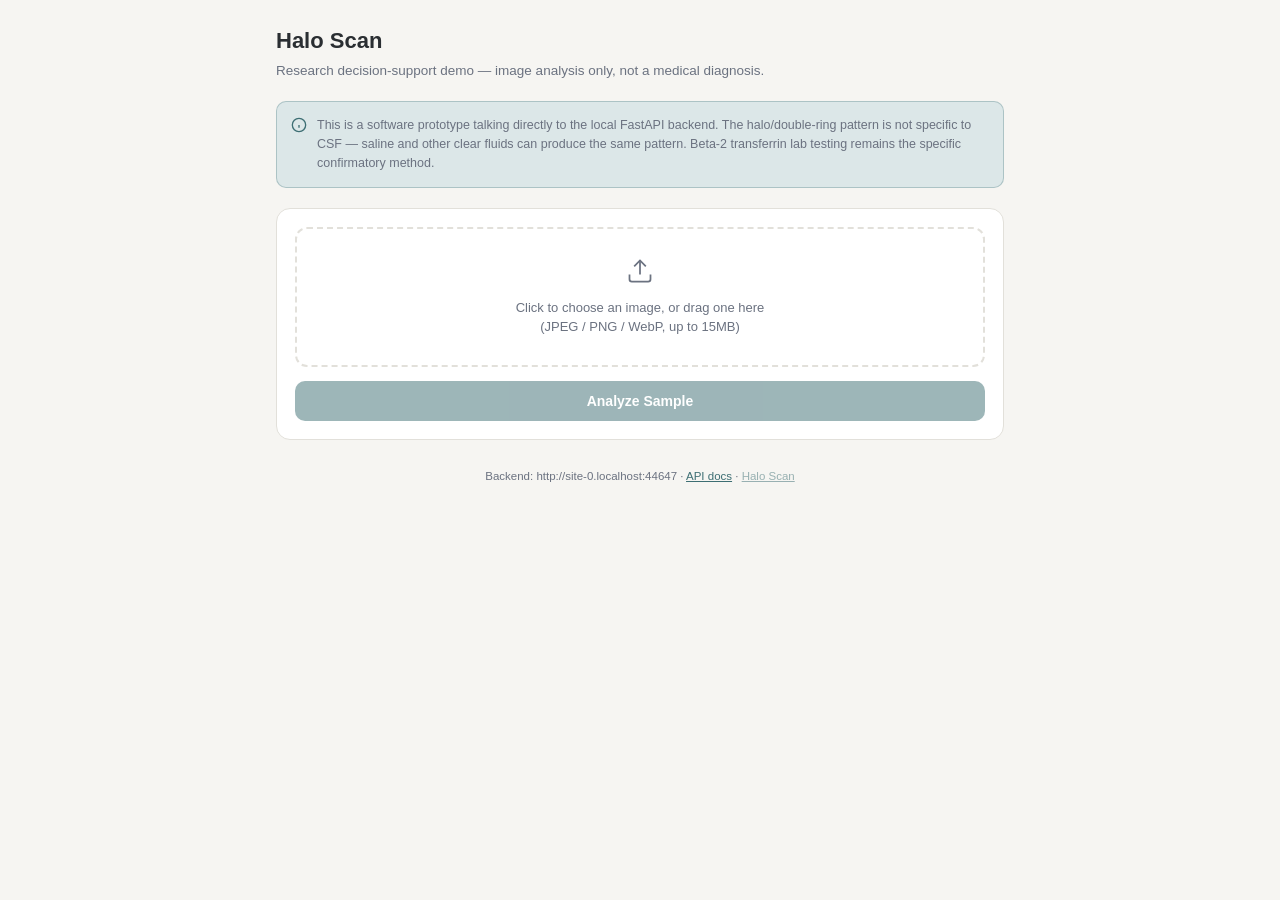
==== web_demo/index.html @ 0a1bd6b1 "Add a lightweight web demo frontend served by the backend Flutter still can't run here (no SDK), so " ====
<!doctype html>
<html lang="en">
<head>
<meta charset="utf-8" />
<meta name="viewport" content="width=device-width, initial-scale=1" />
<title>Halo Scan — Demo</title>
<style>
  :root {
    --bg: #f6f5f2;
    --surface: #ffffff;
    --surface-muted: #eeede8;
    --text: #2a2e32;
    --text-secondary: #6b7280;
    --accent: #3d6e73;
    --accent-soft: #dce7e8;
    --warning: #b98900;
    --danger: #a23b3b;
    --success: #3f7a5e;
    --divider: #e2e0da;
  }
  @media (prefers-color-scheme: dark) {
    :root:not([data-theme="light"]) {
      --bg: #15171a;
      --surface: #1e2124;
      --surface-muted: #23262a;
      --text: #e8e8e6;
      --text-secondary: #9aa0a6;
      --accent: #5a9aa0;
      --accent-soft: #223235;
      --divider: #2d3135;
    }
  }
  * { box-sizing: border-box; }
  body {
    margin: 0;
    background: var(--bg);
    color: var(--text);
    font-family: -apple-system, BlinkMacSystemFont, "Segoe UI", Roboto, sans-serif;
    line-height: 1.5;
  }
  .wrap { max-width: 760px; margin: 0 auto; padding: 24px 16px 64px; }
  header { margin-bottom: 20px; }
  h1 { font-size: 22px; font-weight: 700; margin: 0 0 4px; }
  .subtitle { color: var(--text-secondary); font-size: 13.5px; }

  .banner {
    background: var(--accent-soft);
    border: 1px solid color-mix(in srgb, var(--accent) 30%, transparent);
    border-radius: 10px;
    padding: 14px;
    font-size: 12.5px;
    color: var(--text-secondary);
    margin-bottom: 20px;
    display: flex;
    gap: 10px;
    align-items: flex-start;
  }
  .banner svg { flex: none; margin-top: 1px; color: var(--accent); }

  .card {
    background: var(--surface);
    border: 1px solid var(--divider);
    border-radius: 14px;
    padding: 18px;
    margin-bottom: 16px;
  }

  .dropzone {
    border: 2px dashed var(--divider);
    border-radius: 12px;
    padding: 28px 16px;
    text-align: center;
    cursor: pointer;
    transition: border-color 0.15s;
  }
  .dropzone.drag { border-color: var(--accent); background: var(--accent-soft); }
  .dropzone p { margin: 6px 0 0; color: var(--text-secondary); font-size: 13px; }
  .dropzone input { display: none; }

  #preview { max-width: 100%; border-radius: 10px; margin-top: 14px; display: none; }

  button.primary {
    background: var(--accent);
    color: #fff;
    border: none;
    padding: 12px 20px;
    border-radius: 10px;
    font-size: 14px;
    font-weight: 600;
    cursor: pointer;
    margin-top: 14px;
    width: 100%;
  }
  button.primary:disabled { opacity: 0.5; cursor: not-allowed; }
  button.primary:not(:disabled):hover { filter: brightness(1.05); }

  .badge {
    display: inline-block;
    padding: 4px 10px;
    border-radius: 20px;
    font-size: 12px;
    font-weight: 600;
  }
  .badge.good { background: color-mix(in srgb, var(--success) 15%, transparent); color: var(--success); }
  .badge.acceptable { background: color-mix(in srgb, var(--warning) 15%, transparent); color: var(--warning); }
  .badge.poor { background: color-mix(in srgb, var(--danger) 15%, transparent); color: var(--danger); }
  .badge.uncertain { background: color-mix(in srgb, var(--warning) 15%, transparent); color: var(--warning); }

  .status-chip {
    display: inline-block;
    padding: 8px 14px;
    border-radius: 10px;
    font-weight: 700;
    letter-spacing: 0.3px;
    font-size: 13px;
    margin-bottom: 16px;
  }
  .status-chip.ok { background: color-mix(in srgb, var(--success) 12%, transparent); color: var(--success); }
  .status-chip.warn { background: color-mix(in srgb, var(--warning) 12%, transparent); color: var(--warning); }
  .status-chip.bad { background: color-mix(in srgb, var(--danger) 12%, transparent); color: var(--danger); }

  .label-row { display: flex; justify-content: space-between; align-items: baseline; margin-bottom: 2px; }
  .classification-label { font-size: 26px; font-weight: 700; }
  .confidence { color: var(--text-secondary); font-size: 13px; }

  table { width: 100%; border-collapse: collapse; font-size: 13px; margin-top: 6px; }
  table td { padding: 5px 0; border-bottom: 1px solid var(--divider); }
  table td:last-child { text-align: right; font-weight: 600; }

  .viz-grid { display: grid; grid-template-columns: 1fr; gap: 14px; margin-top: 10px; }
  .viz-grid img { width: 100%; border-radius: 10px; border: 1px solid var(--divider); }
  .viz-title { font-size: 12.5px; font-weight: 600; color: var(--text-secondary); margin: 0 0 6px; }

  #error {
    display: none;
    background: color-mix(in srgb, var(--danger) 10%, transparent);
    border: 1px solid color-mix(in srgb, var(--danger) 30%, transparent);
    color: var(--danger);
    border-radius: 10px;
    padding: 12px 14px;
    font-size: 13px;
    margin-bottom: 16px;
  }

  .spinner {
    display: inline-block;
    width: 14px; height: 14px;
    border: 2px solid color-mix(in srgb, #fff 40%, transparent);
    border-top-color: #fff;
    border-radius: 50%;
    animation: spin 0.7s linear infinite;
    vertical-align: -2px;
    margin-right: 8px;
  }
  @keyframes spin { to { transform: rotate(360deg); } }

  footer { text-align: center; color: var(--text-secondary); font-size: 11.5px; margin-top: 28px; }
  footer a { color: var(--accent); }
</style>
</head>
<body>
<div class="wrap">
  <header>
    <h1>Halo Scan</h1>
    <div class="subtitle">Research decision-support demo — image analysis only, not a medical diagnosis.</div>
  </header>

  <div class="banner">
    <svg width="16" height="16" viewBox="0 0 24 24" fill="none" stroke="currentColor" stroke-width="2"><circle cx="12" cy="12" r="10"/><line x1="12" y1="16" x2="12" y2="12"/><line x1="12" y1="8" x2="12.01" y2="8"/></svg>
    <span>This is a software prototype talking directly to the local FastAPI backend. The halo/double-ring pattern is not specific to CSF — saline and other clear fluids can produce the same pattern. Beta-2 transferrin lab testing remains the specific confirmatory method.</span>
  </div>

  <div id="error"></div>

  <div class="card">
    <div class="dropzone" id="dropzone">
      <svg width="28" height="28" viewBox="0 0 24 24" fill="none" stroke="currentColor" stroke-width="1.5" style="color:var(--text-secondary)"><path d="M21 15v4a2 2 0 0 1-2 2H5a2 2 0 0 1-2-2v-4"/><polyline points="17 8 12 3 7 8"/><line x1="12" y1="3" x2="12" y2="15"/></svg>
      <p id="dropzone-text">Click to choose an image, or drag one here<br>(JPEG / PNG / WebP, up to 15MB)</p>
      <input type="file" id="fileInput" accept="image/jpeg,image/png,image/webp" />
    </div>
    <img id="preview" alt="Selected sample preview" />
    <button class="primary" id="analyzeBtn" disabled>Analyze Sample</button>
  </div>

  <div id="results"></div>

  <footer>
    Backend: <span id="apiBase"></span> ·
    <a href="/docs" target="_blank" rel="noopener">API docs</a> ·
    <a href="https://github.com" onclick="return false" style="pointer-events:none;opacity:0.5">Halo Scan</a>
  </footer>
</div>

<script>
const API_BASE = window.location.origin;
document.getElementById('apiBase').textContent = API_BASE;

const dropzone = document.getElementById('dropzone');
const dropzoneText = document.getElementById('dropzone-text');
const fileInput = document.getElementById('fileInput');
const preview = document.getElementById('preview');
const analyzeBtn = document.getElementById('analyzeBtn');
const resultsEl = document.getElementById('results');
const errorEl = document.getElementById('error');

let selectedFile = null;

dropzone.addEventListener('click', () => fileInput.click());
dropzone.addEventListener('dragover', (e) => { e.preventDefault(); dropzone.classList.add('drag'); });
dropzone.addEventListener('dragleave', () => dropzone.classList.remove('drag'));
dropzone.addEventListener('drop', (e) => {
  e.preventDefault();
  dropzone.classList.remove('drag');
  if (e.dataTransfer.files.length) handleFile(e.dataTransfer.files[0]);
});
fileInput.addEventListener('change', (e) => {
  if (e.target.files.length) handleFile(e.target.files[0]);
});

function handleFile(file) {
  selectedFile = file;
  dropzoneText.innerHTML = `<strong>${file.name}</strong><br>${(file.size / 1024).toFixed(0)} KB — click to choose a different file`;
  const reader = new FileReader();
  reader.onload = (e) => { preview.src = e.target.result; preview.style.display = 'block'; };
  reader.readAsDataURL(file);
  analyzeBtn.disabled = false;
  resultsEl.innerHTML = '';
  hideError();
}

function showError(msg) {
  errorEl.textContent = msg;
  errorEl.style.display = 'block';
}
function hideError() {
  errorEl.style.display = 'none';
}

analyzeBtn.addEventListener('click', async () => {
  if (!selectedFile) return;
  hideError();
  analyzeBtn.disabled = true;
  analyzeBtn.innerHTML = '<span class="spinner"></span>Analyzing…';
  resultsEl.innerHTML = '';

  try {
    const form = new FormData();
    form.append('file', selectedFile, selectedFile.name);
    const resp = await fetch(`${API_BASE}/api/analyze`, { method: 'POST', body: form });
    if (!resp.ok) {
      const detail = await resp.text();
      throw new Error(`${resp.status}: ${detail}`);
    }
    const data = await resp.json();
    renderResult(data);
  } catch (err) {
    showError(`Analysis failed: ${err.message}`);
  } finally {
    analyzeBtn.disabled = false;
    analyzeBtn.textContent = 'Analyze Sample';
  }
});

const LABEL_DISPLAY = {
  csf_like: 'CSF-like',
  saline_like: 'Saline-like',
  saliva_like: 'Saliva-like',
  other: 'Other / atypical',
};

function qualityBadgeClass(status) {
  if (status === 'GOOD') return 'good';
  if (status === 'ACCEPTABLE') return 'acceptable';
  return 'poor';
}

function statusChip(result) {
  if (result.status === 'RECAPTURE_NEEDED') {
    return `<div class="status-chip bad">IMAGE QUALITY INSUFFICIENT</div>`;
  }
  if (result.status === 'NO_HALO_DETECTED') {
    return `<div class="status-chip warn">NO HALO DETECTED</div>`;
  }
  const detected = result.halo && result.halo.detected;
  return `<div class="status-chip ${detected ? 'ok' : 'warn'}">${detected ? 'HALO DETECTED' : 'NO HALO DETECTED'}</div>`;
}

function renderResult(result) {
  let html = '';

  html += `<div class="card">`;
  html += statusChip(result);
  html += `<div style="margin-bottom:12px;">Quality: <span class="badge ${qualityBadgeClass(result.quality.status)}">${result.quality.status}</span> <span style="color:var(--text-secondary);font-size:12.5px;">(score ${(result.quality.score * 100).toFixed(0)}%)</span></div>`;
  if (result.quality.reasons && result.quality.reasons.length) {
    html += `<ul style="font-size:12.5px;color:var(--text-secondary);margin:0 0 4px;padding-left:18px;">`;
    result.quality.reasons.forEach(r => html += `<li>${escapeHtml(r)}</li>`);
    html += `</ul>`;
  }

  if (result.classification) {
    const c = result.classification;
    html += `<div class="label-row" style="margin-top:14px;">
      <div class="classification-label">${LABEL_DISPLAY[c.research_classification] || c.research_classification}</div>
      ${c.uncertain ? '<span class="badge uncertain">UNCERTAIN</span>' : ''}
    </div>`;
    html += `<div class="confidence">Confidence: ${(c.confidence * 100).toFixed(1)}%</div>`;
  }
  html += `</div>`;

  html += `<div class="card" style="background:var(--accent-soft);">
    <div style="font-size:13px;margin-bottom:8px;">${escapeHtml(result.decision_support.message)}</div>
    <div style="font-size:11.5px;color:var(--text-secondary);">${escapeHtml(result.decision_support.disclaimer)}</div>
  </div>`;

  if (result.halo) {
    const h = result.halo;
    html += `<div class="card">
      <div class="viz-title">Halo Geometry</div>
      <table>
        <tr><td>Inner radius (px)</td><td>${h.inner_radius.toFixed(1)}</td></tr>
        <tr><td>Outer radius (px)</td><td>${h.outer_radius.toFixed(1)}</td></tr>
        <tr><td>Halo width (px)</td><td>${h.halo_width.toFixed(1)}</td></tr>
        <tr><td>Circularity</td><td>${h.circularity.toFixed(3)}</td></tr>
        <tr><td>Symmetry score</td><td>${h.symmetry_score.toFixed(3)}</td></tr>
        <tr><td>Detection confidence</td><td>${(h.confidence * 100).toFixed(1)}%</td></tr>
      </table>
    </div>`;
  }

  if (result.classification && result.classification.class_probabilities) {
    html += `<div class="card">
      <div class="viz-title">Class Probabilities</div>
      <table>`;
    Object.entries(result.classification.class_probabilities)
      .sort((a, b) => b[1] - a[1])
      .forEach(([label, prob]) => {
        html += `<tr><td>${LABEL_DISPLAY[label] || label}</td><td>${(prob * 100).toFixed(1)}%</td></tr>`;
      });
    html += `</table></div>`;
  }

  if (result.visualizations) {
    const v = result.visualizations;
    html += `<div class="card"><div class="viz-grid">`;
    if (v.overlay_png_base64) html += vizBlock('Ring Detection Overlay', v.overlay_png_base64);
    if (v.radial_profile_png_base64) html += vizBlock('Radial Intensity Profile', v.radial_profile_png_base64);
    if (v.probability_chart_png_base64) html += vizBlock('Classification Probabilities', v.probability_chart_png_base64);
    if (v.feature_importance_png_base64) html += vizBlock('Top Contributing Features (SHAP)', v.feature_importance_png_base64);
    html += `</div></div>`;
  }

  if (result.explainability && result.explainability.top_features && result.explainability.top_features.length) {
    html += `<div class="card">
      <div class="viz-title">Top Contributing Features</div>
      <table>`;
    result.explainability.top_features.forEach(f => {
      html += `<tr><td>${escapeHtml(f.feature)}</td><td>${f.shap_value.toFixed(4)}</td></tr>`;
    });
    html += `</table></div>`;
  }

  html += `<div style="font-size:11px;color:var(--text-secondary);text-align:center;">Analysis ID: ${result.analysis_id} · ${new Date(result.timestamp).toLocaleString()}</div>`;

  resultsEl.innerHTML = html;
}

function vizBlock(title, base64) {
  return `<div><div class="viz-title">${title}</div><img src="data:image/png;base64,${base64}" alt="${title}" /></div>`;
}

function escapeHtml(str) {
  const div = document.createElement('div');
  div.textContent = str;
  return div.innerHTML;
}
</script>
</body>
</html>
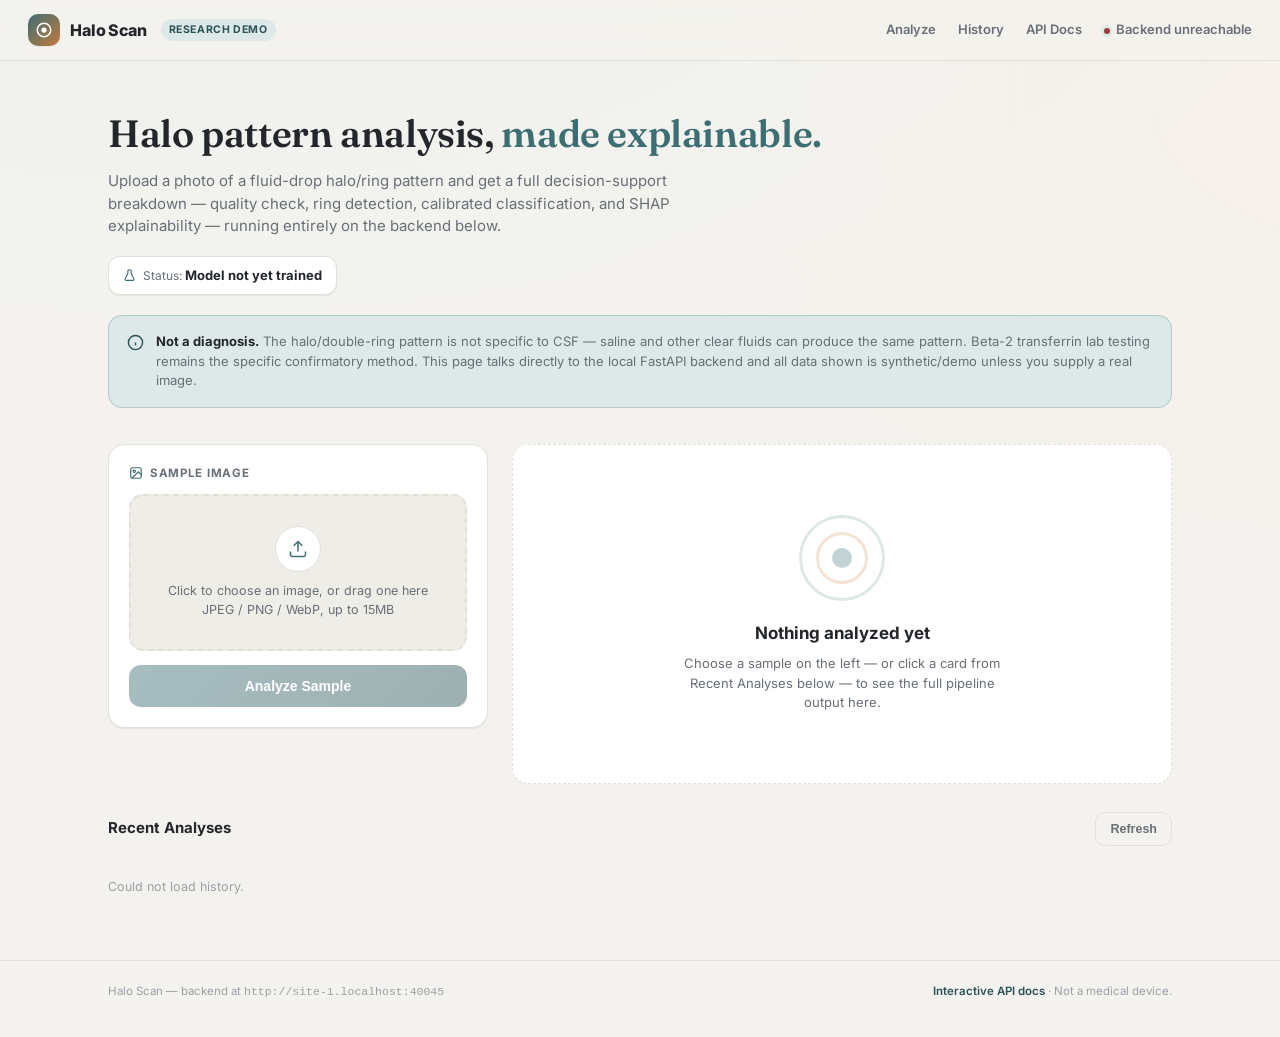
==== commit 78d7e769: "Redesign the web demo: app-like layout, richer visuals, live history feed The single-column stacked " ====
--- a/web_demo/index.html
+++ b/web_demo/index.html
@@ -3,143 +3,338 @@
 <head>
 <meta charset="utf-8" />
 <meta name="viewport" content="width=device-width, initial-scale=1" />
-<title>Halo Scan — Demo</title>
+<title>Halo Scan</title>
+<link rel="preconnect" href="https://fonts.googleapis.com" />
+<link rel="preconnect" href="https://fonts.gstatic.com" crossorigin />
+<link href="https://fonts.googleapis.com/css2?family=Fraunces:opsz,wght@9..144,500;9..144,600;9..144,700&family=Inter:wght@400;500;600;700;800&display=swap" rel="stylesheet" />
 <style>
   :root {
-    --bg: #f6f5f2;
+    --bg: #f4f2ee;
+    --bg-grad-a: #eef2ef;
+    --bg-grad-b: #f6f1e9;
     --surface: #ffffff;
-    --surface-muted: #eeede8;
-    --text: #2a2e32;
-    --text-secondary: #6b7280;
+    --surface-raised: #ffffff;
+    --surface-muted: #eeede7;
+    --text: #23262a;
+    --text-secondary: #686f76;
+    --text-tertiary: #9aa0a6;
     --accent: #3d6e73;
-    --accent-soft: #dce7e8;
-    --warning: #b98900;
+    --accent-ink: #2b5156;
+    --accent-soft: #dde9e9;
+    --accent-2: #c17a3d;
+    --accent-2-soft: #f3e3d2;
+    --warning: #ad7d14;
+    --warning-soft: #f3e6c8;
     --danger: #a23b3b;
+    --danger-soft: #f3dcdc;
     --success: #3f7a5e;
-    --divider: #e2e0da;
+    --success-soft: #dcebe3;
+    --divider: #e3e0d8;
+    --shadow-sm: 0 1px 2px rgba(20, 20, 15, 0.04), 0 1px 1px rgba(20,20,15,0.03);
+    --shadow-md: 0 10px 30px -12px rgba(30, 35, 30, 0.18);
+    --shadow-lg: 0 20px 50px -18px rgba(30, 35, 30, 0.28);
+    --c-csf: #3d6e73;
+    --c-saline: #4f7fb0;
+    --c-saliva: #c17a3d;
+    --c-other: #8d8378;
+    --radius: 16px;
   }
   @media (prefers-color-scheme: dark) {
     :root:not([data-theme="light"]) {
-      --bg: #15171a;
-      --surface: #1e2124;
-      --surface-muted: #23262a;
-      --text: #e8e8e6;
-      --text-secondary: #9aa0a6;
-      --accent: #5a9aa0;
-      --accent-soft: #223235;
-      --divider: #2d3135;
+      --bg: #121416;
+      --bg-grad-a: #15191a;
+      --bg-grad-b: #181614;
+      --surface: #1b1e21;
+      --surface-raised: #202427;
+      --surface-muted: #202326;
+      --text: #ecebe8;
+      --text-secondary: #a3a9ae;
+      --text-tertiary: #767c82;
+      --accent: #6aa8ae;
+      --accent-ink: #bfe0e2;
+      --accent-soft: #1d2d2e;
+      --accent-2: #d99a5f;
+      --accent-2-soft: #332419;
+      --warning-soft: #332a12;
+      --danger-soft: #2f1d1d;
+      --success-soft: #1a2a22;
+      --divider: #2b2f33;
+      --shadow-md: 0 10px 30px -12px rgba(0,0,0,0.5);
+      --shadow-lg: 0 20px 50px -18px rgba(0,0,0,0.6);
     }
   }
   * { box-sizing: border-box; }
+  html { scroll-behavior: smooth; }
   body {
     margin: 0;
-    background: var(--bg);
+    background:
+      radial-gradient(1100px 500px at 15% -10%, var(--bg-grad-a), transparent),
+      radial-gradient(900px 500px at 110% 10%, var(--bg-grad-b), transparent),
+      var(--bg);
     color: var(--text);
-    font-family: -apple-system, BlinkMacSystemFont, "Segoe UI", Roboto, sans-serif;
+    font-family: "Inter", -apple-system, BlinkMacSystemFont, "Segoe UI", Roboto, sans-serif;
     line-height: 1.5;
-  }
-  .wrap { max-width: 760px; margin: 0 auto; padding: 24px 16px 64px; }
-  header { margin-bottom: 20px; }
-  h1 { font-size: 22px; font-weight: 700; margin: 0 0 4px; }
-  .subtitle { color: var(--text-secondary); font-size: 13.5px; }
+    -webkit-font-smoothing: antialiased;
+  }
+  .display { font-family: "Fraunces", Georgia, serif; }
+
+  /* ---------- Navbar ---------- */
+  .navbar {
+    position: sticky; top: 0; z-index: 40;
+    display: flex; align-items: center; justify-content: space-between;
+    padding: 14px 28px;
+    background: color-mix(in srgb, var(--bg) 78%, transparent);
+    backdrop-filter: blur(10px);
+    border-bottom: 1px solid var(--divider);
+  }
+  .brand { display: flex; align-items: center; gap: 10px; }
+  .brand-mark {
+    width: 32px; height: 32px; border-radius: 10px;
+    background: linear-gradient(135deg, var(--accent), var(--accent-2));
+    display: flex; align-items: center; justify-content: center;
+    box-shadow: var(--shadow-sm);
+  }
+  .brand-name { font-weight: 800; font-size: 16px; letter-spacing: -0.01em; }
+  .brand-tag {
+    font-size: 10.5px; font-weight: 700; letter-spacing: 0.06em; text-transform: uppercase;
+    color: var(--accent-ink); background: var(--accent-soft);
+    padding: 3px 8px; border-radius: 20px; margin-left: 4px;
+  }
+  .nav-links { display: flex; align-items: center; gap: 22px; font-size: 13px; font-weight: 600; }
+  .nav-links a { color: var(--text-secondary); text-decoration: none; transition: color 0.15s; }
+  .nav-links a:hover { color: var(--text); }
+  .nav-links .pulse-dot {
+    display: inline-block; width: 6px; height: 6px; border-radius: 50%;
+    background: var(--success); margin-right: 6px; box-shadow: 0 0 0 3px var(--success-soft);
+  }
+
+  /* ---------- Hero ---------- */
+  .hero { max-width: 1120px; margin: 0 auto; padding: 44px 28px 8px; }
+  .hero h1 { font-size: 38px; margin: 0 0 8px; font-weight: 600; letter-spacing: -0.01em; }
+  .hero h1 em { font-style: normal; color: var(--accent); }
+  .hero .lede { color: var(--text-secondary); font-size: 15px; max-width: 620px; margin: 0 0 18px; }
+
+  .stat-row { display: flex; gap: 10px; flex-wrap: wrap; margin-bottom: 20px; }
+  .stat-chip {
+    background: var(--surface); border: 1px solid var(--divider); border-radius: 12px;
+    padding: 9px 14px; font-size: 12px; color: var(--text-secondary);
+    display: flex; align-items: center; gap: 7px; box-shadow: var(--shadow-sm);
+  }
+  .stat-chip b { color: var(--text); font-size: 13px; font-weight: 700; }
+  .stat-chip svg { color: var(--accent); flex: none; }
 
   .banner {
     background: var(--accent-soft);
-    border: 1px solid color-mix(in srgb, var(--accent) 30%, transparent);
-    border-radius: 10px;
-    padding: 14px;
-    font-size: 12.5px;
+    border: 1px solid color-mix(in srgb, var(--accent) 25%, transparent);
+    border-radius: 14px;
+    padding: 16px 18px;
+    font-size: 13px;
     color: var(--text-secondary);
-    margin-bottom: 20px;
+    margin-bottom: 28px;
     display: flex;
-    gap: 10px;
+    gap: 12px;
     align-items: flex-start;
   }
-  .banner svg { flex: none; margin-top: 1px; color: var(--accent); }
+  .banner svg { flex: none; margin-top: 2px; color: var(--accent-ink); }
+  .banner strong { color: var(--text); }
+
+  /* ---------- Layout ---------- */
+  .layout {
+    max-width: 1120px; margin: 0 auto; padding: 0 28px 20px;
+    display: grid; grid-template-columns: 380px 1fr; gap: 24px; align-items: start;
+  }
+  @media (max-width: 880px) {
+    .layout { grid-template-columns: 1fr; }
+    .panel-upload { position: static !important; }
+    .hero { padding: 32px 18px 4px; }
+    .layout, .history-wrap, .footer-inner { padding-left: 18px; padding-right: 18px; }
+    .navbar { padding: 12px 18px; }
+    .hero h1 { font-size: 28px; }
+  }
+  .panel-upload { position: sticky; top: 78px; }
 
   .card {
     background: var(--surface);
     border: 1px solid var(--divider);
-    border-radius: 14px;
-    padding: 18px;
+    border-radius: var(--radius);
+    padding: 20px;
     margin-bottom: 16px;
-  }
-
+    box-shadow: var(--shadow-sm);
+    transition: box-shadow 0.2s, transform 0.2s;
+  }
+  .card.raised:hover { box-shadow: var(--shadow-md); transform: translateY(-1px); }
+  .card-title {
+    font-size: 11.5px; font-weight: 700; color: var(--text-secondary);
+    text-transform: uppercase; letter-spacing: 0.06em; margin: 0 0 12px;
+    display: flex; align-items: center; gap: 7px;
+  }
+  .card-title svg { color: var(--accent); }
+
+  /* ---------- Dropzone ---------- */
   .dropzone {
     border: 2px dashed var(--divider);
-    border-radius: 12px;
-    padding: 28px 16px;
+    border-radius: 14px;
+    padding: 30px 16px;
     text-align: center;
     cursor: pointer;
-    transition: border-color 0.15s;
+    transition: border-color 0.15s, background 0.15s;
+    background: var(--surface-muted);
   }
   .dropzone.drag { border-color: var(--accent); background: var(--accent-soft); }
-  .dropzone p { margin: 6px 0 0; color: var(--text-secondary); font-size: 13px; }
+  .dropzone .dz-icon {
+    width: 46px; height: 46px; border-radius: 50%; margin: 0 auto 10px;
+    background: var(--surface); border: 1px solid var(--divider);
+    display: flex; align-items: center; justify-content: center; color: var(--accent);
+  }
+  .dropzone p { margin: 0; color: var(--text-secondary); font-size: 12.5px; }
   .dropzone input { display: none; }
 
-  #preview { max-width: 100%; border-radius: 10px; margin-top: 14px; display: none; }
+  #preview { max-width: 100%; border-radius: 12px; margin-top: 14px; display: none; border: 1px solid var(--divider); }
 
   button.primary {
-    background: var(--accent);
+    background: linear-gradient(135deg, var(--accent), var(--accent-ink));
     color: #fff;
     border: none;
-    padding: 12px 20px;
-    border-radius: 10px;
+    padding: 13px 20px;
+    border-radius: 12px;
     font-size: 14px;
-    font-weight: 600;
+    font-weight: 700;
     cursor: pointer;
     margin-top: 14px;
     width: 100%;
-  }
-  button.primary:disabled { opacity: 0.5; cursor: not-allowed; }
-  button.primary:not(:disabled):hover { filter: brightness(1.05); }
-
+    box-shadow: var(--shadow-sm);
+    transition: filter 0.15s, transform 0.1s;
+  }
+  button.primary:disabled { opacity: 0.45; cursor: not-allowed; }
+  button.primary:not(:disabled):hover { filter: brightness(1.08); }
+  button.primary:not(:disabled):active { transform: scale(0.99); }
+
+  button.ghost {
+    background: transparent; border: 1px solid var(--divider); color: var(--text-secondary);
+    padding: 9px 14px; border-radius: 10px; font-size: 12.5px; font-weight: 600; cursor: pointer;
+  }
+  button.ghost:hover { border-color: var(--accent); color: var(--accent-ink); }
+
+  /* ---------- Processing stages ---------- */
+  .stages { margin-top: 16px; display: none; }
+  .stages.active { display: block; }
+  .stage-row { display: flex; align-items: center; gap: 10px; padding: 5px 0; font-size: 12.5px; color: var(--text-tertiary); transition: color 0.2s; }
+  .stage-row.done { color: var(--text); }
+  .stage-dot {
+    width: 16px; height: 16px; border-radius: 50%; flex: none;
+    border: 2px solid var(--divider); display: flex; align-items: center; justify-content: center;
+    transition: all 0.25s;
+  }
+  .stage-row.done .stage-dot { border-color: var(--success); background: var(--success); }
+  .stage-row.done .stage-dot svg { display: block; }
+  .stage-dot svg { display: none; color: #fff; }
+
+  /* ---------- Badges / chips ---------- */
   .badge {
     display: inline-block;
-    padding: 4px 10px;
+    padding: 4px 11px;
     border-radius: 20px;
-    font-size: 12px;
-    font-weight: 600;
-  }
-  .badge.good { background: color-mix(in srgb, var(--success) 15%, transparent); color: var(--success); }
-  .badge.acceptable { background: color-mix(in srgb, var(--warning) 15%, transparent); color: var(--warning); }
-  .badge.poor { background: color-mix(in srgb, var(--danger) 15%, transparent); color: var(--danger); }
-  .badge.uncertain { background: color-mix(in srgb, var(--warning) 15%, transparent); color: var(--warning); }
+    font-size: 11.5px;
+    font-weight: 700;
+  }
+  .badge.good { background: var(--success-soft); color: var(--success); }
+  .badge.acceptable { background: var(--warning-soft); color: var(--warning); }
+  .badge.poor { background: var(--danger-soft); color: var(--danger); }
+  .badge.uncertain { background: var(--warning-soft); color: var(--warning); }
 
   .status-chip {
-    display: inline-block;
-    padding: 8px 14px;
-    border-radius: 10px;
+    display: inline-flex; align-items: center; gap: 7px;
+    padding: 9px 16px;
+    border-radius: 11px;
     font-weight: 700;
-    letter-spacing: 0.3px;
-    font-size: 13px;
-    margin-bottom: 16px;
-  }
-  .status-chip.ok { background: color-mix(in srgb, var(--success) 12%, transparent); color: var(--success); }
-  .status-chip.warn { background: color-mix(in srgb, var(--warning) 12%, transparent); color: var(--warning); }
-  .status-chip.bad { background: color-mix(in srgb, var(--danger) 12%, transparent); color: var(--danger); }
-
-  .label-row { display: flex; justify-content: space-between; align-items: baseline; margin-bottom: 2px; }
-  .classification-label { font-size: 26px; font-weight: 700; }
-  .confidence { color: var(--text-secondary); font-size: 13px; }
-
-  table { width: 100%; border-collapse: collapse; font-size: 13px; margin-top: 6px; }
-  table td { padding: 5px 0; border-bottom: 1px solid var(--divider); }
-  table td:last-child { text-align: right; font-weight: 600; }
-
-  .viz-grid { display: grid; grid-template-columns: 1fr; gap: 14px; margin-top: 10px; }
-  .viz-grid img { width: 100%; border-radius: 10px; border: 1px solid var(--divider); }
-  .viz-title { font-size: 12.5px; font-weight: 600; color: var(--text-secondary); margin: 0 0 6px; }
+    letter-spacing: 0.2px;
+    font-size: 12.5px;
+    margin-bottom: 18px;
+  }
+  .status-chip.ok { background: var(--success-soft); color: var(--success); }
+  .status-chip.warn { background: var(--warning-soft); color: var(--warning); }
+  .status-chip.bad { background: var(--danger-soft); color: var(--danger); }
+  .status-chip .dot { width: 7px; height: 7px; border-radius: 50%; background: currentColor; }
+
+  .label-row { display: flex; justify-content: space-between; align-items: center; margin-bottom: 2px; flex-wrap: wrap; gap: 8px; }
+  .classification-label { font-size: 30px; font-weight: 600; letter-spacing: -0.01em; }
+  .confidence { color: var(--text-secondary); font-size: 13px; margin-top: 2px; }
+
+  /* ---------- Empty state ---------- */
+  .empty-state {
+    display: flex; flex-direction: column; align-items: center; justify-content: center;
+    text-align: center; padding: 70px 30px;
+    border: 1px dashed var(--divider); border-radius: var(--radius);
+    background: var(--surface);
+  }
+  .empty-state .ring-anim {
+    width: 86px; height: 86px; border-radius: 50%;
+    border: 3px solid var(--accent-soft);
+    position: relative; margin-bottom: 20px;
+  }
+  .empty-state .ring-anim::before {
+    content: ""; position: absolute; inset: 14px; border-radius: 50%;
+    border: 3px solid var(--accent-2-soft);
+  }
+  .empty-state .ring-anim::after {
+    content: ""; position: absolute; inset: 30px; border-radius: 50%;
+    background: color-mix(in srgb, var(--accent) 30%, transparent);
+  }
+  .empty-state h3 { margin: 0 0 8px; font-size: 17px; font-weight: 700; }
+  .empty-state p { margin: 0; color: var(--text-secondary); font-size: 13px; max-width: 320px; }
+
+  /* ---------- Probability bars ---------- */
+  .prob-row { margin-bottom: 12px; }
+  .prob-row:last-child { margin-bottom: 0; }
+  .prob-label { display: flex; justify-content: space-between; font-size: 12.5px; margin-bottom: 5px; }
+  .prob-label span:first-child { font-weight: 600; }
+  .prob-track { height: 9px; border-radius: 6px; background: var(--surface-muted); overflow: hidden; }
+  .prob-fill { height: 100%; border-radius: 6px; transition: width 0.6s cubic-bezier(.22,.61,.36,1); }
+
+  /* ---------- Stat grid ---------- */
+  .stat-grid { display: grid; grid-template-columns: repeat(auto-fit, minmax(130px, 1fr)); gap: 12px; }
+  .stat-tile { background: var(--surface-muted); border-radius: 12px; padding: 12px 14px; }
+  .stat-tile .v { font-size: 18px; font-weight: 700; }
+  .stat-tile .l { font-size: 11px; color: var(--text-secondary); margin-top: 2px; }
+
+  /* ---------- Tabs ---------- */
+  .tabs { display: flex; gap: 6px; margin-bottom: 14px; flex-wrap: wrap; }
+  .tab-btn {
+    background: var(--surface-muted); border: 1px solid transparent; color: var(--text-secondary);
+    padding: 7px 13px; border-radius: 9px; font-size: 12px; font-weight: 600; cursor: pointer;
+    transition: all 0.15s;
+  }
+  .tab-btn.active { background: var(--accent-soft); color: var(--accent-ink); border-color: color-mix(in srgb, var(--accent) 30%, transparent); }
+  .tab-panel { display: none; animation: fadeIn 0.25s ease; }
+  .tab-panel.active { display: block; }
+  .tab-panel img { width: 100%; border-radius: 12px; border: 1px solid var(--divider); }
+
+  table.plain { width: 100%; border-collapse: collapse; font-size: 13px; }
+  table.plain td { padding: 6px 0; border-bottom: 1px solid var(--divider); }
+  table.plain td:last-child { text-align: right; font-weight: 600; font-variant-numeric: tabular-nums; }
+  table.plain tr:last-child td { border-bottom: none; }
+
+  .decision-card {
+    background: linear-gradient(135deg, var(--accent-soft), color-mix(in srgb, var(--accent-2-soft) 60%, var(--accent-soft)));
+    border: 1px solid color-mix(in srgb, var(--accent) 22%, transparent);
+  }
+  .decision-card .msg { font-size: 13.5px; margin-bottom: 10px; color: var(--text); font-weight: 500; }
+  .decision-card .disclaimer { font-size: 11.5px; color: var(--text-secondary); line-height: 1.5; }
+  .decision-card .lab-pill {
+    display: inline-flex; align-items: center; gap: 6px; font-size: 11px; font-weight: 700;
+    background: var(--surface); padding: 5px 10px; border-radius: 20px; margin-bottom: 10px;
+    color: var(--accent-ink);
+  }
 
   #error {
     display: none;
-    background: color-mix(in srgb, var(--danger) 10%, transparent);
+    background: var(--danger-soft);
     border: 1px solid color-mix(in srgb, var(--danger) 30%, transparent);
     color: var(--danger);
-    border-radius: 10px;
-    padding: 12px 14px;
+    border-radius: 12px;
+    padding: 13px 16px;
     font-size: 13px;
-    margin-bottom: 16px;
+    margin-bottom: 18px;
   }
 
   .spinner {
@@ -153,47 +348,120 @@
     margin-right: 8px;
   }
   @keyframes spin { to { transform: rotate(360deg); } }
-
-  footer { text-align: center; color: var(--text-secondary); font-size: 11.5px; margin-top: 28px; }
-  footer a { color: var(--accent); }
+  @keyframes fadeIn { from { opacity: 0; transform: translateY(4px); } to { opacity: 1; transform: translateY(0); } }
+  .fade-in { animation: fadeIn 0.35s ease; }
+
+  /* ---------- History ---------- */
+  .history-wrap { max-width: 1120px; margin: 8px auto 0; padding: 0 28px 20px; }
+  .section-head { display: flex; align-items: center; justify-content: space-between; margin-bottom: 14px; }
+  .section-head h2 { font-size: 15px; margin: 0; font-weight: 700; }
+  .history-scroll { display: flex; gap: 12px; overflow-x: auto; padding-bottom: 6px; scrollbar-width: thin; }
+  .history-card {
+    flex: none; width: 190px; background: var(--surface); border: 1px solid var(--divider);
+    border-radius: 13px; padding: 14px; cursor: pointer; transition: all 0.15s; box-shadow: var(--shadow-sm);
+  }
+  .history-card:hover { border-color: var(--accent); transform: translateY(-2px); box-shadow: var(--shadow-md); }
+  .history-card .hc-label { font-weight: 700; font-size: 13.5px; margin-bottom: 4px; }
+  .history-card .hc-meta { font-size: 11px; color: var(--text-tertiary); }
+  .history-empty { font-size: 12.5px; color: var(--text-tertiary); padding: 18px 0; }
+
+  footer { border-top: 1px solid var(--divider); margin-top: 20px; }
+  .footer-inner {
+    max-width: 1120px; margin: 0 auto; padding: 22px 28px 36px;
+    display: flex; justify-content: space-between; align-items: center; flex-wrap: wrap; gap: 10px;
+    color: var(--text-tertiary); font-size: 11.5px;
+  }
+  footer a { color: var(--accent-ink); text-decoration: none; font-weight: 600; }
+  footer a:hover { text-decoration: underline; }
 </style>
 </head>
 <body>
-<div class="wrap">
-  <header>
-    <h1>Halo Scan</h1>
-    <div class="subtitle">Research decision-support demo — image analysis only, not a medical diagnosis.</div>
-  </header>
+
+<nav class="navbar">
+  <div class="brand">
+    <div class="brand-mark">
+      <svg width="18" height="18" viewBox="0 0 24 24" fill="none" stroke="#fff" stroke-width="2"><circle cx="12" cy="12" r="9"/><circle cx="12" cy="12" r="3.5" fill="#fff" stroke="none"/></svg>
+    </div>
+    <span class="brand-name">Halo Scan</span>
+    <span class="brand-tag">Research Demo</span>
+  </div>
+  <div class="nav-links">
+    <a href="#analyze">Analyze</a>
+    <a href="#history">History</a>
+    <a href="/docs" target="_blank" rel="noopener">API Docs</a>
+    <a href="#" id="healthLink"><span class="pulse-dot" id="healthDot"></span><span id="healthText">checking…</span></a>
+  </div>
+</nav>
+
+<header class="hero">
+  <h1 class="display">Halo pattern analysis, <em>made explainable.</em></h1>
+  <p class="lede">Upload a photo of a fluid-drop halo/ring pattern and get a full decision-support
+    breakdown — quality check, ring detection, calibrated classification, and SHAP explainability —
+    running entirely on the backend below.</p>
+
+  <div class="stat-row" id="statRow"></div>
 
   <div class="banner">
-    <svg width="16" height="16" viewBox="0 0 24 24" fill="none" stroke="currentColor" stroke-width="2"><circle cx="12" cy="12" r="10"/><line x1="12" y1="16" x2="12" y2="12"/><line x1="12" y1="8" x2="12.01" y2="8"/></svg>
-    <span>This is a software prototype talking directly to the local FastAPI backend. The halo/double-ring pattern is not specific to CSF — saline and other clear fluids can produce the same pattern. Beta-2 transferrin lab testing remains the specific confirmatory method.</span>
+    <svg width="17" height="17" viewBox="0 0 24 24" fill="none" stroke="currentColor" stroke-width="2"><circle cx="12" cy="12" r="10"/><line x1="12" y1="16" x2="12" y2="12"/><line x1="12" y1="8" x2="12.01" y2="8"/></svg>
+    <span><strong>Not a diagnosis.</strong> The halo/double-ring pattern is not specific to CSF — saline and other clear fluids can produce the same pattern. Beta-2 transferrin lab testing remains the specific confirmatory method. This page talks directly to the local FastAPI backend and all data shown is synthetic/demo unless you supply a real image.</span>
   </div>
-
-  <div id="error"></div>
-
-  <div class="card">
-    <div class="dropzone" id="dropzone">
-      <svg width="28" height="28" viewBox="0 0 24 24" fill="none" stroke="currentColor" stroke-width="1.5" style="color:var(--text-secondary)"><path d="M21 15v4a2 2 0 0 1-2 2H5a2 2 0 0 1-2-2v-4"/><polyline points="17 8 12 3 7 8"/><line x1="12" y1="3" x2="12" y2="15"/></svg>
-      <p id="dropzone-text">Click to choose an image, or drag one here<br>(JPEG / PNG / WebP, up to 15MB)</p>
-      <input type="file" id="fileInput" accept="image/jpeg,image/png,image/webp" />
+</header>
+
+<main class="layout" id="analyze">
+  <section class="panel-upload">
+    <div class="card raised">
+      <div class="card-title">
+        <svg width="14" height="14" viewBox="0 0 24 24" fill="none" stroke="currentColor" stroke-width="2"><rect x="3" y="3" width="18" height="18" rx="3"/><circle cx="9" cy="9" r="2"/><path d="M21 15l-5-5L5 21"/></svg>
+        Sample Image
+      </div>
+      <div id="error"></div>
+      <div class="dropzone" id="dropzone">
+        <div class="dz-icon">
+          <svg width="20" height="20" viewBox="0 0 24 24" fill="none" stroke="currentColor" stroke-width="1.8"><path d="M21 15v4a2 2 0 0 1-2 2H5a2 2 0 0 1-2-2v-4"/><polyline points="17 8 12 3 7 8"/><line x1="12" y1="3" x2="12" y2="15"/></svg>
+        </div>
+        <p id="dropzone-text">Click to choose an image, or drag one here<br>JPEG / PNG / WebP, up to 15MB</p>
+        <input type="file" id="fileInput" accept="image/jpeg,image/png,image/webp" />
+      </div>
+      <img id="preview" alt="Selected sample preview" />
+      <button class="primary" id="analyzeBtn" disabled>Analyze Sample</button>
+
+      <div class="stages" id="stages"></div>
     </div>
-    <img id="preview" alt="Selected sample preview" />
-    <button class="primary" id="analyzeBtn" disabled>Analyze Sample</button>
+  </section>
+
+  <section class="panel-results" id="results">
+    <div class="empty-state fade-in">
+      <div class="ring-anim"></div>
+      <h3>Nothing analyzed yet</h3>
+      <p>Choose a sample on the left — or click a card from Recent Analyses below — to see the full pipeline output here.</p>
+    </div>
+  </section>
+</main>
+
+<section class="history-wrap" id="history">
+  <div class="section-head">
+    <h2>Recent Analyses</h2>
+    <button class="ghost" id="refreshHistory">Refresh</button>
   </div>
-
-  <div id="results"></div>
-
-  <footer>
-    Backend: <span id="apiBase"></span> ·
-    <a href="/docs" target="_blank" rel="noopener">API docs</a> ·
-    <a href="https://github.com" onclick="return false" style="pointer-events:none;opacity:0.5">Halo Scan</a>
-  </footer>
-</div>
+  <div class="history-scroll" id="historyScroll">
+    <div class="history-empty">Loading…</div>
+  </div>
+</section>
+
+<footer>
+  <div class="footer-inner">
+    <span>Halo Scan — backend at <code id="apiBase"></code></span>
+    <span><a href="/docs" target="_blank" rel="noopener">Interactive API docs</a> · Not a medical device.</span>
+  </div>
+</footer>
 
 <script>
 const API_BASE = window.location.origin;
 document.getElementById('apiBase').textContent = API_BASE;
+
+const LABEL_DISPLAY = { csf_like: 'CSF-like', saline_like: 'Saline-like', saliva_like: 'Saliva-like', other: 'Other / atypical' };
+const CLASS_COLOR = { csf_like: 'var(--c-csf)', saline_like: 'var(--c-saline)', saliva_like: 'var(--c-saliva)', other: 'var(--c-other)' };
+const STAGES = ['Image acquired', 'Quality checked', 'Sample detected', 'Halo detected', 'Features extracted', 'AI analysis', 'Confidence calculated'];
 
 const dropzone = document.getElementById('dropzone');
 const dropzoneText = document.getElementById('dropzone-text');
@@ -202,9 +470,52 @@
 const analyzeBtn = document.getElementById('analyzeBtn');
 const resultsEl = document.getElementById('results');
 const errorEl = document.getElementById('error');
+const stagesEl = document.getElementById('stages');
 
 let selectedFile = null;
-
+let stageTimer = null;
+
+/* ---------- health + model stats ---------- */
+async function loadHealthAndStats() {
+  try {
+    const health = await (await fetch(`${API_BASE}/api/health`)).json();
+    document.getElementById('healthDot').style.background = health.model_loaded ? 'var(--success)' : 'var(--warning)';
+    document.getElementById('healthText').textContent = health.model_loaded ? 'Backend online' : 'Model not trained';
+  } catch {
+    document.getElementById('healthDot').style.background = 'var(--danger)';
+    document.getElementById('healthText').textContent = 'Backend unreachable';
+  }
+
+  const statRow = document.getElementById('statRow');
+  try {
+    const info = await fetch(`${API_BASE}/api/model-info`);
+    if (info.ok) {
+      const d = await info.json();
+      const acc = d.metrics && d.metrics.accuracy !== undefined ? `${(d.metrics.accuracy * 100).toFixed(1)}%` : '—';
+      statRow.innerHTML = [
+        statChip(iconLayers(), 'Model', d.model_version),
+        statChip(iconTag(), 'Classes', d.classes.length),
+        statChip(iconChart(), 'Test accuracy', acc),
+        statChip(iconFlask(), 'Training data', 'Synthetic'),
+      ].join('');
+      return;
+    }
+  } catch {}
+  statRow.innerHTML = statChip(iconFlask(), 'Status', 'Model not yet trained');
+}
+
+function statChip(icon, label, value) {
+  return `<div class="stat-chip">${icon}<span>${label}: <b>${escapeHtml(String(value))}</b></span></div>`;
+}
+function iconLayers() { return `<svg width="13" height="13" viewBox="0 0 24 24" fill="none" stroke="currentColor" stroke-width="2"><polygon points="12 2 2 7 12 12 22 7 12 2"/><polyline points="2 17 12 22 22 17"/><polyline points="2 12 12 17 22 12"/></svg>`; }
+function iconTag() { return `<svg width="13" height="13" viewBox="0 0 24 24" fill="none" stroke="currentColor" stroke-width="2"><path d="M20.59 13.41l-7.17 7.17a2 2 0 0 1-2.83 0L2 12V2h10l8.59 8.59a2 2 0 0 1 0 2.82z"/><line x1="7" y1="7" x2="7.01" y2="7"/></svg>`; }
+function iconChart() { return `<svg width="13" height="13" viewBox="0 0 24 24" fill="none" stroke="currentColor" stroke-width="2"><line x1="18" y1="20" x2="18" y2="10"/><line x1="12" y1="20" x2="12" y2="4"/><line x1="6" y1="20" x2="6" y2="14"/></svg>`; }
+function iconFlask() { return `<svg width="13" height="13" viewBox="0 0 24 24" fill="none" stroke="currentColor" stroke-width="2"><path d="M9 2v6L4 18a2 2 0 0 0 2 3h12a2 2 0 0 0 2-3l-5-10V2"/><line x1="9" y1="2" x2="15" y2="2"/></svg>`; }
+function iconCheck() { return `<svg width="9" height="9" viewBox="0 0 24 24" fill="none" stroke="#fff" stroke-width="3"><polyline points="20 6 9 17 4 12"/></svg>`; }
+
+loadHealthAndStats();
+
+/* ---------- upload handling ---------- */
 dropzone.addEventListener('click', () => fileInput.click());
 dropzone.addEventListener('dragover', (e) => { e.preventDefault(); dropzone.classList.add('drag'); });
 dropzone.addEventListener('dragleave', () => dropzone.classList.remove('drag'));
@@ -213,27 +524,38 @@
   dropzone.classList.remove('drag');
   if (e.dataTransfer.files.length) handleFile(e.dataTransfer.files[0]);
 });
-fileInput.addEventListener('change', (e) => {
-  if (e.target.files.length) handleFile(e.target.files[0]);
-});
+fileInput.addEventListener('change', (e) => { if (e.target.files.length) handleFile(e.target.files[0]); });
 
 function handleFile(file) {
   selectedFile = file;
-  dropzoneText.innerHTML = `<strong>${file.name}</strong><br>${(file.size / 1024).toFixed(0)} KB — click to choose a different file`;
+  dropzoneText.innerHTML = `<strong>${escapeHtml(file.name)}</strong><br>${(file.size / 1024).toFixed(0)} KB — click to choose a different file`;
   const reader = new FileReader();
   reader.onload = (e) => { preview.src = e.target.result; preview.style.display = 'block'; };
   reader.readAsDataURL(file);
   analyzeBtn.disabled = false;
-  resultsEl.innerHTML = '';
   hideError();
 }
 
-function showError(msg) {
-  errorEl.textContent = msg;
-  errorEl.style.display = 'block';
-}
-function hideError() {
-  errorEl.style.display = 'none';
+function showError(msg) { errorEl.textContent = msg; errorEl.style.display = 'block'; }
+function hideError() { errorEl.style.display = 'none'; }
+
+function startStages() {
+  stagesEl.classList.add('active');
+  stagesEl.innerHTML = STAGES.map((s, i) => `
+    <div class="stage-row" data-i="${i}">
+      <div class="stage-dot">${iconCheck()}</div><span>${s}</span>
+    </div>`).join('');
+  let i = 0;
+  clearInterval(stageTimer);
+  stageTimer = setInterval(() => {
+    if (i >= STAGES.length) { clearInterval(stageTimer); return; }
+    stagesEl.querySelector(`[data-i="${i}"]`).classList.add('done');
+    i++;
+  }, 260);
+}
+function stopStages() {
+  clearInterval(stageTimer);
+  setTimeout(() => { stagesEl.classList.remove('active'); }, 400);
 }
 
 analyzeBtn.addEventListener('click', async () => {
@@ -241,33 +563,26 @@
   hideError();
   analyzeBtn.disabled = true;
   analyzeBtn.innerHTML = '<span class="spinner"></span>Analyzing…';
-  resultsEl.innerHTML = '';
+  startStages();
 
   try {
     const form = new FormData();
     form.append('file', selectedFile, selectedFile.name);
     const resp = await fetch(`${API_BASE}/api/analyze`, { method: 'POST', body: form });
-    if (!resp.ok) {
-      const detail = await resp.text();
-      throw new Error(`${resp.status}: ${detail}`);
-    }
+    if (!resp.ok) throw new Error(`${resp.status}: ${await resp.text()}`);
     const data = await resp.json();
     renderResult(data);
+    loadHistory();
   } catch (err) {
     showError(`Analysis failed: ${err.message}`);
   } finally {
+    stopStages();
     analyzeBtn.disabled = false;
     analyzeBtn.textContent = 'Analyze Sample';
   }
 });
 
-const LABEL_DISPLAY = {
-  csf_like: 'CSF-like',
-  saline_like: 'Saline-like',
-  saliva_like: 'Saliva-like',
-  other: 'Other / atypical',
-};
-
+/* ---------- result rendering ---------- */
 function qualityBadgeClass(status) {
   if (status === 'GOOD') return 'good';
   if (status === 'ACCEPTABLE') return 'acceptable';
@@ -276,97 +591,158 @@
 
 function statusChip(result) {
   if (result.status === 'RECAPTURE_NEEDED') {
-    return `<div class="status-chip bad">IMAGE QUALITY INSUFFICIENT</div>`;
+    return `<div class="status-chip bad"><span class="dot"></span>IMAGE QUALITY INSUFFICIENT</div>`;
   }
   if (result.status === 'NO_HALO_DETECTED') {
-    return `<div class="status-chip warn">NO HALO DETECTED</div>`;
+    return `<div class="status-chip warn"><span class="dot"></span>NO HALO DETECTED</div>`;
   }
   const detected = result.halo && result.halo.detected;
-  return `<div class="status-chip ${detected ? 'ok' : 'warn'}">${detected ? 'HALO DETECTED' : 'NO HALO DETECTED'}</div>`;
+  return `<div class="status-chip ${detected ? 'ok' : 'warn'}"><span class="dot"></span>${detected ? 'HALO DETECTED' : 'NO HALO DETECTED'}</div>`;
 }
 
 function renderResult(result) {
-  let html = '';
-
-  html += `<div class="card">`;
+  let html = '<div class="fade-in">';
+
+  html += `<div class="card raised">`;
   html += statusChip(result);
-  html += `<div style="margin-bottom:12px;">Quality: <span class="badge ${qualityBadgeClass(result.quality.status)}">${result.quality.status}</span> <span style="color:var(--text-secondary);font-size:12.5px;">(score ${(result.quality.score * 100).toFixed(0)}%)</span></div>`;
+  html += `<div style="margin-bottom:12px;">Quality: <span class="badge ${qualityBadgeClass(result.quality.status)}">${result.quality.status}</span> <span style="color:var(--text-secondary);font-size:12.5px;">score ${(result.quality.score * 100).toFixed(0)}%</span></div>`;
   if (result.quality.reasons && result.quality.reasons.length) {
     html += `<ul style="font-size:12.5px;color:var(--text-secondary);margin:0 0 4px;padding-left:18px;">`;
     result.quality.reasons.forEach(r => html += `<li>${escapeHtml(r)}</li>`);
     html += `</ul>`;
   }
-
   if (result.classification) {
     const c = result.classification;
-    html += `<div class="label-row" style="margin-top:14px;">
-      <div class="classification-label">${LABEL_DISPLAY[c.research_classification] || c.research_classification}</div>
+    html += `<div class="label-row" style="margin-top:16px;">
+      <div class="classification-label display">${LABEL_DISPLAY[c.research_classification] || c.research_classification}</div>
       ${c.uncertain ? '<span class="badge uncertain">UNCERTAIN</span>' : ''}
     </div>`;
-    html += `<div class="confidence">Confidence: ${(c.confidence * 100).toFixed(1)}%</div>`;
+    html += `<div class="confidence">Confidence ${(c.confidence * 100).toFixed(1)}% · model disagreement ${(c.disagreement * 100).toFixed(1)}%</div>`;
   }
   html += `</div>`;
 
-  html += `<div class="card" style="background:var(--accent-soft);">
-    <div style="font-size:13px;margin-bottom:8px;">${escapeHtml(result.decision_support.message)}</div>
-    <div style="font-size:11.5px;color:var(--text-secondary);">${escapeHtml(result.decision_support.disclaimer)}</div>
+  html += `<div class="card decision-card">`;
+  if (result.decision_support.recommend_lab_confirmation) {
+    html += `<div class="lab-pill">${iconFlask()} Lab confirmation recommended</div><br>`;
+  }
+  html += `<div class="msg">${escapeHtml(result.decision_support.message)}</div>
+    <div class="disclaimer">${escapeHtml(result.decision_support.disclaimer)}</div>
   </div>`;
+
+  if (result.classification && result.classification.class_probabilities) {
+    const entries = Object.entries(result.classification.class_probabilities).sort((a, b) => b[1] - a[1]);
+    html += `<div class="card raised">
+      <div class="card-title">${iconChart()} Class Probabilities</div>`;
+    entries.forEach(([label, prob]) => {
+      const color = CLASS_COLOR[label] || 'var(--accent)';
+      html += `<div class="prob-row">
+        <div class="prob-label"><span>${LABEL_DISPLAY[label] || label}</span><span>${(prob * 100).toFixed(1)}%</span></div>
+        <div class="prob-track"><div class="prob-fill" style="width:${(prob * 100).toFixed(1)}%;background:${color};"></div></div>
+      </div>`;
+    });
+    html += `</div>`;
+  }
 
   if (result.halo) {
     const h = result.halo;
-    html += `<div class="card">
-      <div class="viz-title">Halo Geometry</div>
-      <table>
-        <tr><td>Inner radius (px)</td><td>${h.inner_radius.toFixed(1)}</td></tr>
-        <tr><td>Outer radius (px)</td><td>${h.outer_radius.toFixed(1)}</td></tr>
-        <tr><td>Halo width (px)</td><td>${h.halo_width.toFixed(1)}</td></tr>
-        <tr><td>Circularity</td><td>${h.circularity.toFixed(3)}</td></tr>
-        <tr><td>Symmetry score</td><td>${h.symmetry_score.toFixed(3)}</td></tr>
-        <tr><td>Detection confidence</td><td>${(h.confidence * 100).toFixed(1)}%</td></tr>
-      </table>
+    html += `<div class="card raised">
+      <div class="card-title">${iconTag()} Halo Geometry</div>
+      <div class="stat-grid">
+        <div class="stat-tile"><div class="v">${h.inner_radius.toFixed(0)}px</div><div class="l">Inner radius</div></div>
+        <div class="stat-tile"><div class="v">${h.outer_radius.toFixed(0)}px</div><div class="l">Outer radius</div></div>
+        <div class="stat-tile"><div class="v">${h.halo_width.toFixed(0)}px</div><div class="l">Ring width</div></div>
+        <div class="stat-tile"><div class="v">${h.circularity.toFixed(2)}</div><div class="l">Circularity</div></div>
+        <div class="stat-tile"><div class="v">${h.symmetry_score.toFixed(2)}</div><div class="l">Symmetry</div></div>
+        <div class="stat-tile"><div class="v">${(h.confidence * 100).toFixed(0)}%</div><div class="l">Detector confidence</div></div>
+      </div>
     </div>`;
-  }
-
-  if (result.classification && result.classification.class_probabilities) {
-    html += `<div class="card">
-      <div class="viz-title">Class Probabilities</div>
-      <table>`;
-    Object.entries(result.classification.class_probabilities)
-      .sort((a, b) => b[1] - a[1])
-      .forEach(([label, prob]) => {
-        html += `<tr><td>${LABEL_DISPLAY[label] || label}</td><td>${(prob * 100).toFixed(1)}%</td></tr>`;
-      });
-    html += `</table></div>`;
   }
 
   if (result.visualizations) {
     const v = result.visualizations;
-    html += `<div class="card"><div class="viz-grid">`;
-    if (v.overlay_png_base64) html += vizBlock('Ring Detection Overlay', v.overlay_png_base64);
-    if (v.radial_profile_png_base64) html += vizBlock('Radial Intensity Profile', v.radial_profile_png_base64);
-    if (v.probability_chart_png_base64) html += vizBlock('Classification Probabilities', v.probability_chart_png_base64);
-    if (v.feature_importance_png_base64) html += vizBlock('Top Contributing Features (SHAP)', v.feature_importance_png_base64);
-    html += `</div></div>`;
+    const tabs = [
+      ['overlay', 'Ring Overlay', v.overlay_png_base64],
+      ['radial', 'Radial Profile', v.radial_profile_png_base64],
+      ['prob', 'Probability Chart', v.probability_chart_png_base64],
+      ['shap', 'SHAP Features', v.feature_importance_png_base64],
+    ].filter(t => t[2]);
+    if (tabs.length) {
+      html += `<div class="card raised">
+        <div class="card-title">${iconLayers()} Visual Analysis</div>
+        <div class="tabs">`;
+      tabs.forEach(([key, label], i) => {
+        html += `<button class="tab-btn ${i === 0 ? 'active' : ''}" onclick="switchTab(this,'${key}')">${label}</button>`;
+      });
+      html += `</div>`;
+      tabs.forEach(([key, label, b64], i) => {
+        html += `<div class="tab-panel ${i === 0 ? 'active' : ''}" data-tab="${key}"><img src="data:image/png;base64,${b64}" alt="${label}" /></div>`;
+      });
+      html += `</div>`;
+    }
   }
 
   if (result.explainability && result.explainability.top_features && result.explainability.top_features.length) {
-    html += `<div class="card">
-      <div class="viz-title">Top Contributing Features</div>
-      <table>`;
+    html += `<div class="card raised">
+      <div class="card-title">${iconFlask()} Top Contributing Features</div>
+      <table class="plain">`;
     result.explainability.top_features.forEach(f => {
       html += `<tr><td>${escapeHtml(f.feature)}</td><td>${f.shap_value.toFixed(4)}</td></tr>`;
     });
     html += `</table></div>`;
   }
 
-  html += `<div style="font-size:11px;color:var(--text-secondary);text-align:center;">Analysis ID: ${result.analysis_id} · ${new Date(result.timestamp).toLocaleString()}</div>`;
+  html += `<div style="font-size:11px;color:var(--text-tertiary);text-align:center;margin-top:4px;">Analysis ID: ${result.analysis_id} · ${new Date(result.timestamp).toLocaleString()}</div>`;
+  html += `</div>`;
 
   resultsEl.innerHTML = html;
-}
-
-function vizBlock(title, base64) {
-  return `<div><div class="viz-title">${title}</div><img src="data:image/png;base64,${base64}" alt="${title}" /></div>`;
-}
+  resultsEl.scrollIntoView({ behavior: 'smooth', block: 'nearest' });
+}
+
+function switchTab(btn, key) {
+  const card = btn.closest('.card');
+  card.querySelectorAll('.tab-btn').forEach(b => b.classList.remove('active'));
+  card.querySelectorAll('.tab-panel').forEach(p => p.classList.remove('active'));
+  btn.classList.add('active');
+  card.querySelector(`.tab-panel[data-tab="${key}"]`).classList.add('active');
+}
+
+/* ---------- history ---------- */
+async function loadHistory() {
+  const scroll = document.getElementById('historyScroll');
+  try {
+    const items = await (await fetch(`${API_BASE}/api/history?limit=10`)).json();
+    if (!items.length) {
+      scroll.innerHTML = `<div class="history-empty">No analyses yet — run one above and it'll show up here.</div>`;
+      return;
+    }
+    scroll.innerHTML = items.map(item => {
+      const label = LABEL_DISPLAY[item.research_classification] || item.research_classification || item.quality_status;
+      const when = new Date(item.timestamp).toLocaleString(undefined, { month: 'short', day: 'numeric', hour: '2-digit', minute: '2-digit' });
+      const conf = item.confidence != null ? `${(item.confidence * 100).toFixed(0)}% confidence` : item.quality_status;
+      return `<div class="history-card" onclick="loadPastAnalysis('${item.analysis_id}')">
+        <div class="hc-label">${escapeHtml(label || 'Unknown')}</div>
+        <div class="hc-meta">${conf}${item.uncertain ? ' · uncertain' : ''}</div>
+        <div class="hc-meta" style="margin-top:6px;">${when}</div>
+      </div>`;
+    }).join('');
+  } catch {
+    scroll.innerHTML = `<div class="history-empty">Could not load history.</div>`;
+  }
+}
+
+async function loadPastAnalysis(id) {
+  try {
+    const resp = await fetch(`${API_BASE}/api/analysis/${id}`);
+    if (!resp.ok) throw new Error('not found');
+    const data = await resp.json();
+    renderResult(data);
+    document.getElementById('analyze').scrollIntoView({ behavior: 'smooth' });
+  } catch {
+    showError('Could not load that past analysis.');
+  }
+}
+document.getElementById('refreshHistory').addEventListener('click', loadHistory);
+loadHistory();
 
 function escapeHtml(str) {
   const div = document.createElement('div');
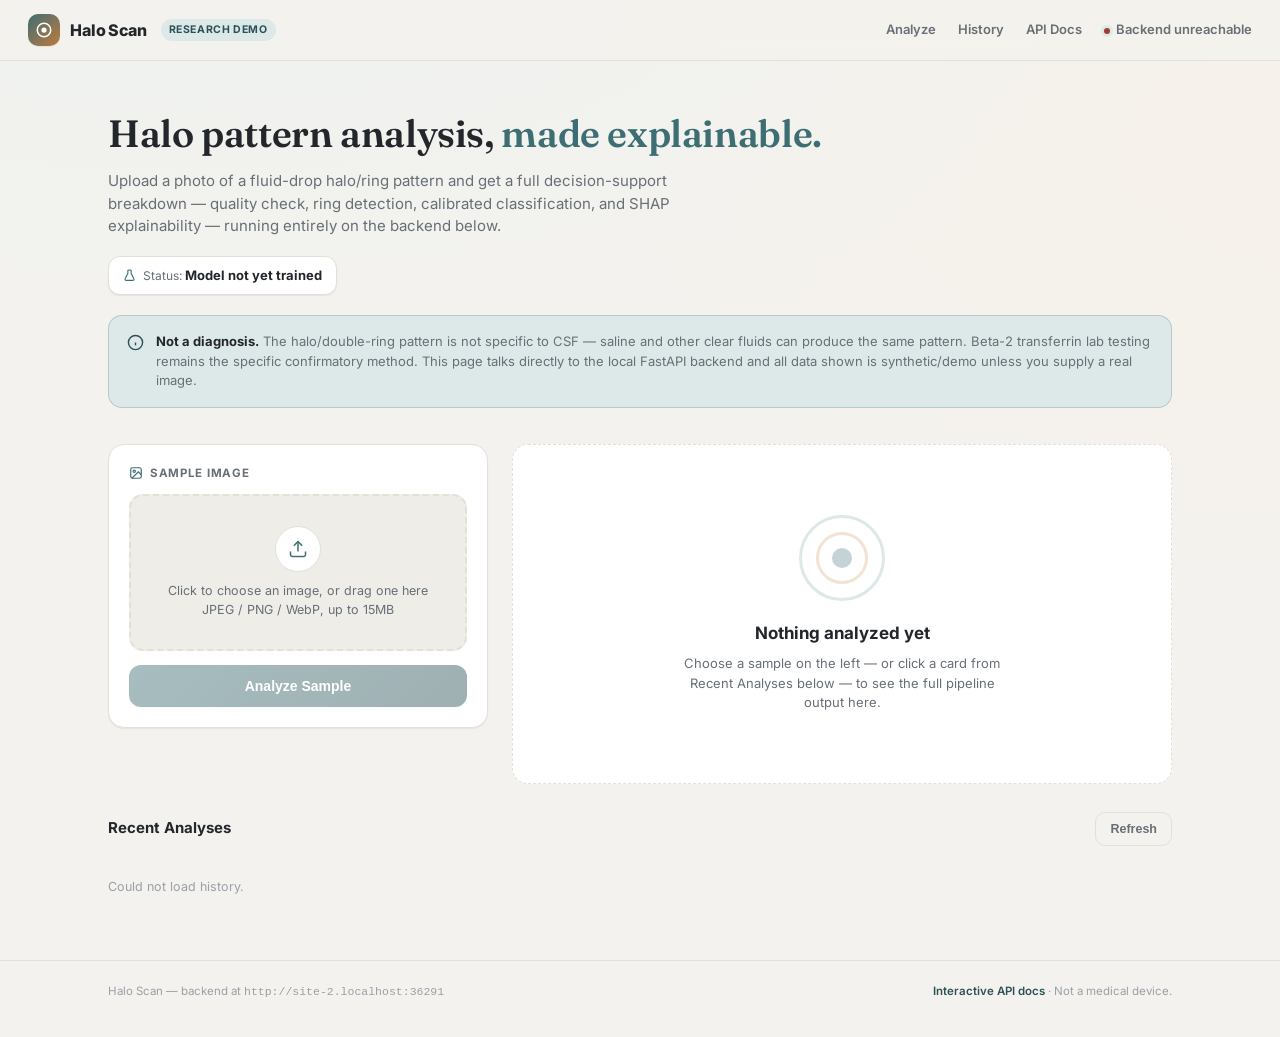
==== commit 798b9942: "Show all result diagrams up front, annotate radii, add prediction ring Results were hard to spot and" ====
--- a/web_demo/index.html
+++ b/web_demo/index.html
@@ -297,17 +297,38 @@
   .stat-tile .v { font-size: 18px; font-weight: 700; }
   .stat-tile .l { font-size: 11px; color: var(--text-secondary); margin-top: 2px; }
 
-  /* ---------- Tabs ---------- */
-  .tabs { display: flex; gap: 6px; margin-bottom: 14px; flex-wrap: wrap; }
-  .tab-btn {
-    background: var(--surface-muted); border: 1px solid transparent; color: var(--text-secondary);
-    padding: 7px 13px; border-radius: 9px; font-size: 12px; font-weight: 600; cursor: pointer;
-    transition: all 0.15s;
-  }
-  .tab-btn.active { background: var(--accent-soft); color: var(--accent-ink); border-color: color-mix(in srgb, var(--accent) 30%, transparent); }
-  .tab-panel { display: none; animation: fadeIn 0.25s ease; }
-  .tab-panel.active { display: block; }
-  .tab-panel img { width: 100%; border-radius: 12px; border: 1px solid var(--divider); }
+  /* ---------- Visualization grid (always visible, no click-to-reveal) ---------- */
+  .viz-grid { display: grid; grid-template-columns: 1fr 1fr; gap: 14px; }
+  @media (max-width: 620px) { .viz-grid { grid-template-columns: 1fr; } }
+  .viz-tile { background: var(--surface-muted); border-radius: 14px; padding: 12px; }
+  .viz-tile img { width: 100%; border-radius: 10px; border: 1px solid var(--divider); display: block; background: #fff; cursor: zoom-in; transition: transform 0.15s; }
+  .viz-tile img:hover { transform: scale(1.01); }
+  .lightbox {
+    position: fixed; inset: 0; z-index: 100; display: none;
+    background: rgba(15, 17, 19, 0.82); backdrop-filter: blur(4px);
+    align-items: center; justify-content: center; padding: 24px; cursor: zoom-out;
+  }
+  .lightbox.open { display: flex; animation: fadeIn 0.2s ease; }
+  .lightbox img { max-width: min(1000px, 100%); max-height: 88vh; border-radius: 12px; background: #fff; box-shadow: var(--shadow-lg); }
+  .lightbox .lb-caption { position: absolute; bottom: 18px; left: 0; right: 0; text-align: center; color: #eee; font-size: 13px; font-weight: 600; }
+  .viz-caption { font-size: 11.5px; font-weight: 700; color: var(--text-secondary); margin: 8px 2px 0; display: flex; align-items: center; gap: 6px; }
+  .viz-caption svg { color: var(--accent); flex: none; }
+
+  /* ---------- Hero result (big, unmissable) ---------- */
+  .hero-result { display: flex; gap: 22px; align-items: center; flex-wrap: wrap; }
+  .donut-wrap { position: relative; flex: none; width: 168px; height: 168px; }
+  .donut-wrap svg circle { transition: stroke-dasharray 0.8s cubic-bezier(.22,.61,.36,1); }
+  .donut-center {
+    position: absolute; inset: 0; display: flex; flex-direction: column;
+    align-items: center; justify-content: center; text-align: center;
+  }
+  .donut-center .pct { font-size: 25px; font-weight: 800; letter-spacing: -0.02em; }
+  .donut-center .lbl { font-size: 10px; color: var(--text-secondary); text-transform: uppercase; letter-spacing: 0.04em; margin-top: 2px; }
+  .hero-result-body { flex: 1; min-width: 200px; }
+  .class-legend { display: flex; flex-direction: column; gap: 8px; margin-top: 14px; }
+  .class-legend-row { display: flex; align-items: center; gap: 9px; font-size: 12.5px; }
+  .class-legend-row .sw { width: 10px; height: 10px; border-radius: 3px; flex: none; }
+  .class-legend-row .pct { margin-left: auto; font-weight: 700; font-variant-numeric: tabular-nums; }
 
   table.plain { width: 100%; border-collapse: collapse; font-size: 13px; }
   table.plain td { padding: 6px 0; border-bottom: 1px solid var(--divider); }
@@ -448,6 +469,11 @@
   </div>
 </section>
 
+<div class="lightbox" id="lightbox" onclick="closeLightbox()">
+  <img alt="" />
+  <div class="lb-caption"></div>
+</div>
+
 <footer>
   <div class="footer-inner">
     <span>Halo Scan — backend at <code id="apiBase"></code></span>
@@ -600,24 +626,82 @@
   return `<div class="status-chip ${detected ? 'ok' : 'warn'}"><span class="dot"></span>${detected ? 'HALO DETECTED' : 'NO HALO DETECTED'}</div>`;
 }
 
+function donutChart(probs, predicted) {
+  const size = 168, sw = 20, r = (size - sw) / 2, circ = 2 * Math.PI * r, cx = size / 2;
+  const entries = Object.entries(probs).sort((a, b) => b[1] - a[1]);
+  let offset = 0;
+  let segs = `<circle cx="${cx}" cy="${cx}" r="${r}" fill="none" style="stroke:var(--surface-muted)" stroke-width="${sw}"/>`;
+  entries.forEach(([label, p]) => {
+    const len = circ * p;
+    if (len <= 0.5) return;
+    segs += `<circle cx="${cx}" cy="${cx}" r="${r}" fill="none" style="stroke:${CLASS_COLOR[label] || 'var(--accent)'}"
+      stroke-width="${sw}" stroke-dasharray="${len.toFixed(2)} ${(circ - len).toFixed(2)}"
+      stroke-dashoffset="${(-offset).toFixed(2)}" transform="rotate(-90 ${cx} ${cx})"/>`;
+    offset += len;
+  });
+  const top = probs[predicted] ?? entries[0][1];
+  return `<div class="donut-wrap">
+    <svg width="${size}" height="${size}" viewBox="0 0 ${size} ${size}" role="img" aria-label="Class probability ring">${segs}</svg>
+    <div class="donut-center">
+      <div class="pct" style="color:${CLASS_COLOR[predicted] || 'var(--accent)'}">${(top * 100).toFixed(0)}%</div>
+      <div class="lbl">${LABEL_DISPLAY[predicted] || predicted}</div>
+    </div>
+  </div>`;
+}
+
+function vizTile(title, b64, icon) {
+  return `<div class="viz-tile">
+    <img src="data:image/png;base64,${b64}" alt="${title}" onclick="openLightbox(this.src, this.alt)" />
+    <div class="viz-caption">${icon}${title}</div>
+  </div>`;
+}
+
+function openLightbox(src, caption) {
+  const lb = document.getElementById('lightbox');
+  lb.querySelector('img').src = src;
+  lb.querySelector('.lb-caption').textContent = caption + ' — click anywhere to close';
+  lb.classList.add('open');
+}
+function closeLightbox() { document.getElementById('lightbox').classList.remove('open'); }
+document.addEventListener('keydown', (e) => { if (e.key === 'Escape') closeLightbox(); });
+
 function renderResult(result) {
   let html = '<div class="fade-in">';
-
-  html += `<div class="card raised">`;
+  const c = result.classification;
+  const accentColor = c ? (CLASS_COLOR[c.research_classification] || 'var(--accent)') : 'var(--divider)';
+
+  // ---- Hero result: status, quality, and (if classified) the prediction ring ----
+  html += `<div class="card raised" style="border-left:5px solid ${accentColor};">`;
   html += statusChip(result);
-  html += `<div style="margin-bottom:12px;">Quality: <span class="badge ${qualityBadgeClass(result.quality.status)}">${result.quality.status}</span> <span style="color:var(--text-secondary);font-size:12.5px;">score ${(result.quality.score * 100).toFixed(0)}%</span></div>`;
+  html += `<div style="margin-bottom:6px;">Quality: <span class="badge ${qualityBadgeClass(result.quality.status)}">${result.quality.status}</span> <span style="color:var(--text-secondary);font-size:12.5px;">score ${(result.quality.score * 100).toFixed(0)}%</span></div>`;
   if (result.quality.reasons && result.quality.reasons.length) {
     html += `<ul style="font-size:12.5px;color:var(--text-secondary);margin:0 0 4px;padding-left:18px;">`;
     result.quality.reasons.forEach(r => html += `<li>${escapeHtml(r)}</li>`);
     html += `</ul>`;
   }
-  if (result.classification) {
-    const c = result.classification;
-    html += `<div class="label-row" style="margin-top:16px;">
-      <div class="classification-label display">${LABEL_DISPLAY[c.research_classification] || c.research_classification}</div>
-      ${c.uncertain ? '<span class="badge uncertain">UNCERTAIN</span>' : ''}
+  if (c && c.class_probabilities) {
+    const entries = Object.entries(c.class_probabilities).sort((a, b) => b[1] - a[1]);
+    html += `<div class="hero-result" style="margin-top:18px;">
+      ${donutChart(c.class_probabilities, c.research_classification)}
+      <div class="hero-result-body">
+        <div style="font-size:11px;font-weight:700;color:var(--text-secondary);text-transform:uppercase;letter-spacing:0.06em;">Most likely research classification</div>
+        <div class="label-row">
+          <div class="classification-label display" style="color:${accentColor};">${LABEL_DISPLAY[c.research_classification] || c.research_classification}</div>
+          ${c.uncertain ? '<span class="badge uncertain">UNCERTAIN</span>' : ''}
+        </div>
+        <div class="confidence">Confidence ${(c.confidence * 100).toFixed(1)}% · model disagreement ${(c.disagreement * 100).toFixed(1)}%</div>
+        <div class="class-legend">
+          ${entries.map(([label, p]) => `
+            <div class="class-legend-row">
+              <span class="sw" style="background:${CLASS_COLOR[label] || 'var(--accent)'};"></span>
+              <span>${LABEL_DISPLAY[label] || label}</span>
+              <span class="pct">${(p * 100).toFixed(1)}%</span>
+            </div>
+            <div class="prob-track" style="height:6px;margin:-3px 0 2px 19px;"><div class="prob-fill" style="width:${(p * 100).toFixed(1)}%;background:${CLASS_COLOR[label] || 'var(--accent)'};"></div></div>
+          `).join('')}
+        </div>
+      </div>
     </div>`;
-    html += `<div class="confidence">Confidence ${(c.confidence * 100).toFixed(1)}% · model disagreement ${(c.disagreement * 100).toFixed(1)}%</div>`;
   }
   html += `</div>`;
 
@@ -629,18 +713,21 @@
     <div class="disclaimer">${escapeHtml(result.decision_support.disclaimer)}</div>
   </div>`;
 
-  if (result.classification && result.classification.class_probabilities) {
-    const entries = Object.entries(result.classification.class_probabilities).sort((a, b) => b[1] - a[1]);
-    html += `<div class="card raised">
-      <div class="card-title">${iconChart()} Class Probabilities</div>`;
-    entries.forEach(([label, prob]) => {
-      const color = CLASS_COLOR[label] || 'var(--accent)';
-      html += `<div class="prob-row">
-        <div class="prob-label"><span>${LABEL_DISPLAY[label] || label}</span><span>${(prob * 100).toFixed(1)}%</span></div>
-        <div class="prob-track"><div class="prob-fill" style="width:${(prob * 100).toFixed(1)}%;background:${color};"></div></div>
+  // ---- All diagrams visible at once: measurement + prediction first ----
+  if (result.visualizations) {
+    const v = result.visualizations;
+    const tiles = [
+      ['Ring measurement diagram — measured radii annotated', v.overlay_png_base64, iconTag()],
+      ['Prediction diagram — chance of each fluid class', v.probability_chart_png_base64, iconChart()],
+      ['Radial intensity profile — where the rings are', v.radial_profile_png_base64, iconLayers()],
+      ['Why this prediction — top SHAP features', v.feature_importance_png_base64, iconFlask()],
+    ].filter(t => t[1]);
+    if (tiles.length) {
+      html += `<div class="card raised">
+        <div class="card-title">${iconLayers()} Analysis Diagrams</div>
+        <div class="viz-grid">${tiles.map(([t, b64, ic]) => vizTile(t, b64, ic)).join('')}</div>
       </div>`;
-    });
-    html += `</div>`;
+    }
   }
 
   if (result.halo) {
@@ -658,29 +745,6 @@
     </div>`;
   }
 
-  if (result.visualizations) {
-    const v = result.visualizations;
-    const tabs = [
-      ['overlay', 'Ring Overlay', v.overlay_png_base64],
-      ['radial', 'Radial Profile', v.radial_profile_png_base64],
-      ['prob', 'Probability Chart', v.probability_chart_png_base64],
-      ['shap', 'SHAP Features', v.feature_importance_png_base64],
-    ].filter(t => t[2]);
-    if (tabs.length) {
-      html += `<div class="card raised">
-        <div class="card-title">${iconLayers()} Visual Analysis</div>
-        <div class="tabs">`;
-      tabs.forEach(([key, label], i) => {
-        html += `<button class="tab-btn ${i === 0 ? 'active' : ''}" onclick="switchTab(this,'${key}')">${label}</button>`;
-      });
-      html += `</div>`;
-      tabs.forEach(([key, label, b64], i) => {
-        html += `<div class="tab-panel ${i === 0 ? 'active' : ''}" data-tab="${key}"><img src="data:image/png;base64,${b64}" alt="${label}" /></div>`;
-      });
-      html += `</div>`;
-    }
-  }
-
   if (result.explainability && result.explainability.top_features && result.explainability.top_features.length) {
     html += `<div class="card raised">
       <div class="card-title">${iconFlask()} Top Contributing Features</div>
@@ -696,14 +760,6 @@
 
   resultsEl.innerHTML = html;
   resultsEl.scrollIntoView({ behavior: 'smooth', block: 'nearest' });
-}
-
-function switchTab(btn, key) {
-  const card = btn.closest('.card');
-  card.querySelectorAll('.tab-btn').forEach(b => b.classList.remove('active'));
-  card.querySelectorAll('.tab-panel').forEach(p => p.classList.remove('active'));
-  btn.classList.add('active');
-  card.querySelector(`.tab-panel[data-tab="${key}"]`).classList.add('active');
 }
 
 /* ---------- history ---------- */
